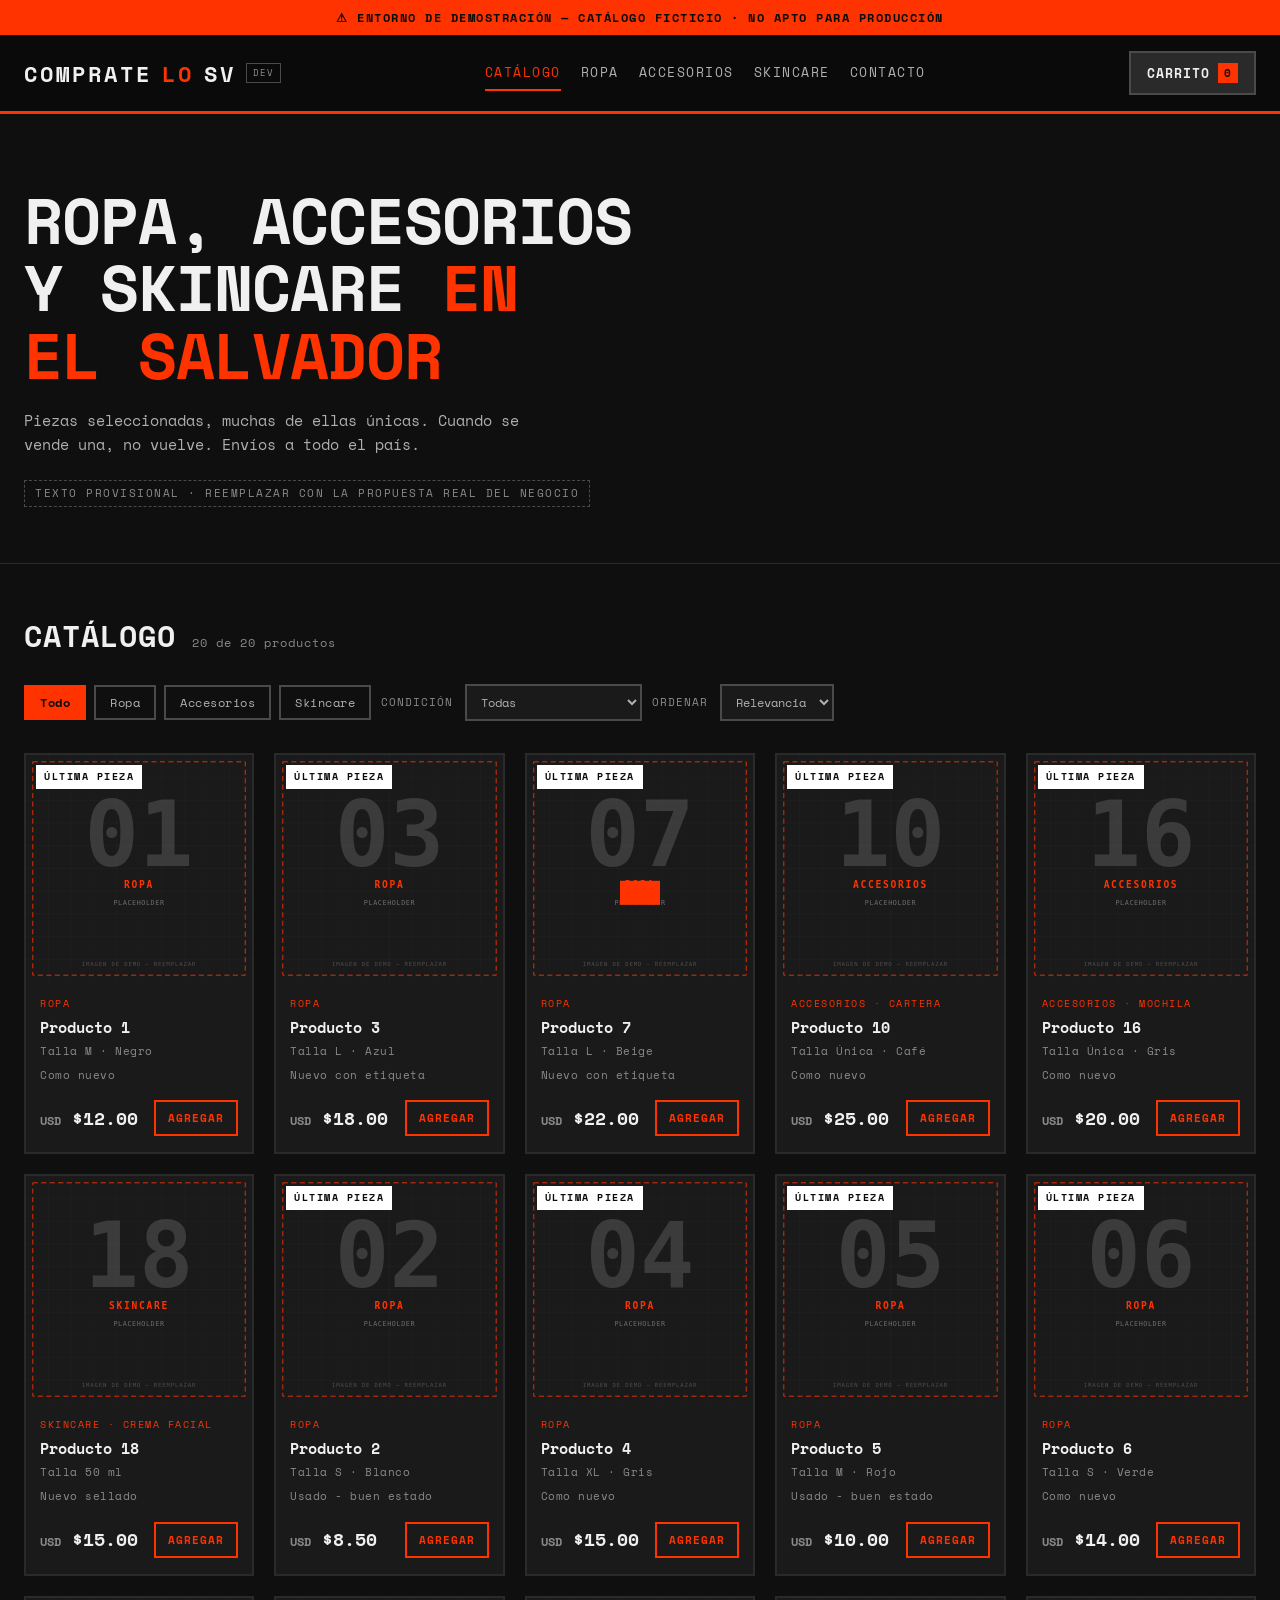
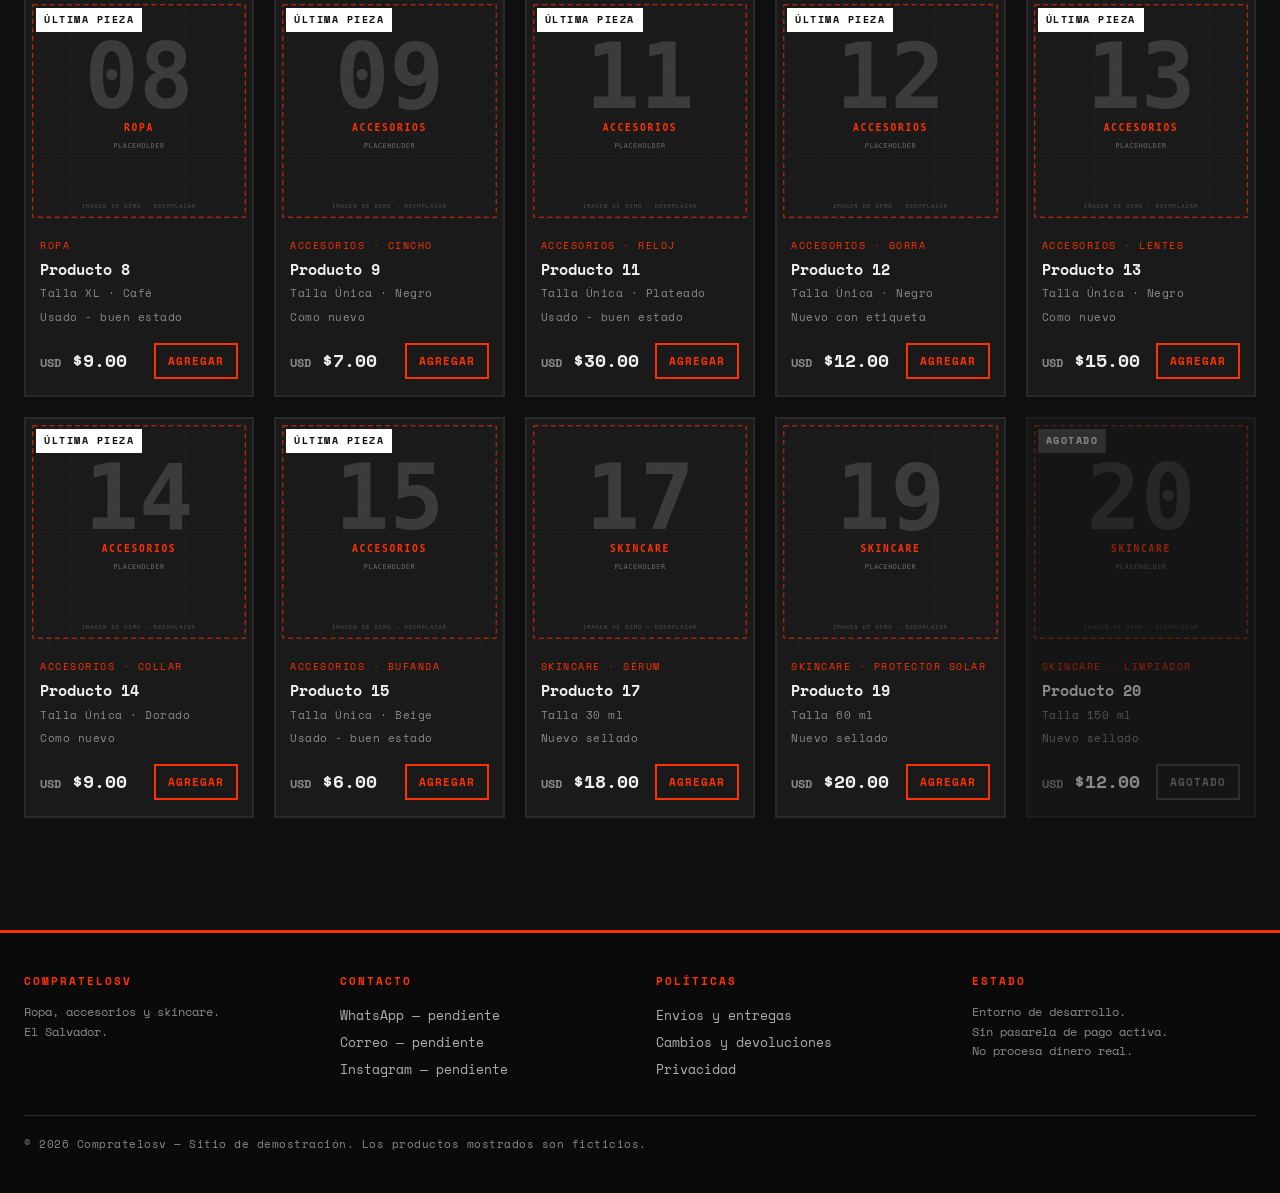
==== index.html @ 58f714b4 "feat: estructura inicial de tienda demo - Catálogo con 20 productos ficticios (ropa, accesorios, ski" ====
<!DOCTYPE html>
<html lang="es-SV">
<head>
  <meta charset="UTF-8">
  <meta name="viewport" content="width=device-width, initial-scale=1.0">
  <title>Compratelosv — Ropa, accesorios y skincare · El Salvador</title>
  <meta name="description" content="Tienda en línea de ropa, accesorios y skincare en El Salvador. Piezas seleccionadas, envíos a todo el país.">
  <meta name="robots" content="noindex, nofollow">
  <meta name="theme-color" content="#ff3300">

  <meta property="og:type" content="website">
  <meta property="og:title" content="Compratelosv — Ropa, accesorios y skincare">
  <meta property="og:description" content="Piezas seleccionadas en El Salvador. Envíos a todo el país.">
  <meta property="og:locale" content="es_SV">

  <link rel="preconnect" href="https://fonts.googleapis.com">
  <link rel="preconnect" href="https://fonts.gstatic.com" crossorigin>
  <link href="https://fonts.googleapis.com/css2?family=Space+Mono:wght@400;700&display=swap" rel="stylesheet">
  <link rel="stylesheet" href="assets/estilos.css">
</head>
<body>

  <!-- Aviso permanente: esto NO es producción -->
  <div class="aviso-demo">
    ⚠ Entorno de demostración — catálogo ficticio · no apto para producción
  </div>

  <header class="sitio">
    <div class="barra">
      <a href="#" class="logo">
        COMPRATE<span>LO</span>SV <span class="badge-dev">DEV</span>
      </a>

      <nav class="principal" aria-label="Navegación principal">
        <a href="#catalogo" class="activo">Catálogo</a>
        <a href="#catalogo">Ropa</a>
        <a href="#catalogo">Accesorios</a>
        <a href="#catalogo">Skincare</a>
        <a href="#contacto">Contacto</a>
      </nav>

      <button class="btn-carrito" id="btn-carrito" aria-label="Abrir carrito de compras">
        CARRITO <span id="contador-carrito">0</span>
      </button>
    </div>
  </header>

  <main>
    <section class="hero">
      <h1>Ropa, accesorios<br>y skincare <em>en<br>El Salvador</em></h1>
      <p>
        Piezas seleccionadas, muchas de ellas únicas. Cuando se vende una, no vuelve.
        Envíos a todo el país.
      </p>
      <span class="marcador">
        Texto provisional · reemplazar con la propuesta real del negocio
      </span>
    </section>

    <section class="contenedor" id="catalogo">
      <div class="titulo-seccion">
        <h2>Catálogo</h2>
        <span class="conteo" id="conteo-productos">cargando…</span>
      </div>

      <div class="filtros">
        <div class="grupo" id="filtros-categoria" role="group" aria-label="Filtrar por categoría">
          <!-- chips generados por JS -->
        </div>

        <div class="grupo">
          <label for="filtro-condicion">Condición</label>
          <select id="filtro-condicion">
            <option value="todas">Todas</option>
            <option value="Nuevo con etiqueta">Nuevo con etiqueta</option>
            <option value="Nuevo sellado">Nuevo sellado</option>
            <option value="Como nuevo">Como nuevo</option>
            <option value="Usado - buen estado">Usado — buen estado</option>
          </select>
        </div>

        <div class="grupo">
          <label for="filtro-orden">Ordenar</label>
          <select id="filtro-orden">
            <option value="relevancia">Relevancia</option>
            <option value="precio-asc">Precio ↑</option>
            <option value="precio-desc">Precio ↓</option>
            <option value="nombre">Nombre A–Z</option>
          </select>
        </div>
      </div>

      <div class="grid-productos" id="grid-productos" aria-live="polite">
        <!-- tarjetas generadas por JS -->
      </div>
    </section>
  </main>

  <footer class="sitio" id="contacto">
    <div class="interior">
      <div>
        <h4>Compratelosv</h4>
        <p style="margin:0;font-size:12px;color:var(--texto-tenue);">
          Ropa, accesorios y skincare.<br>El Salvador.
        </p>
      </div>
      <div>
        <h4>Contacto</h4>
        <a href="#">WhatsApp — pendiente</a>
        <a href="#">Correo — pendiente</a>
        <a href="#">Instagram — pendiente</a>
      </div>
      <div>
        <h4>Políticas</h4>
        <a href="#">Envíos y entregas</a>
        <a href="#">Cambios y devoluciones</a>
        <a href="#">Privacidad</a>
      </div>
      <div>
        <h4>Estado</h4>
        <p style="margin:0;font-size:12px;color:var(--texto-tenue);">
          Entorno de desarrollo.<br>
          Sin pasarela de pago activa.<br>
          No procesa dinero real.
        </p>
      </div>
    </div>
    <div class="legal">
      © 2026 Compratelosv — Sitio de demostración. Los productos mostrados son ficticios.
    </div>
  </footer>

  <!-- Carrito lateral -->
  <aside class="panel-carrito" id="panel-carrito" aria-hidden="true" aria-label="Carrito de compras">
    <div class="cabecera">
      <h2>Tu carrito</h2>
      <button class="btn-cerrar" id="btn-cerrar-carrito" aria-label="Cerrar carrito">×</button>
    </div>

    <div class="items" id="items-carrito">
      <p class="carrito-vacio">Tu carrito está vacío.</p>
    </div>

    <div class="totales">
      <div class="linea-total">
        <span>Subtotal</span>
        <span id="subtotal-carrito">$0.00</span>
      </div>
      <div class="linea-total">
        <span>Envío — casa ($3.00) / agencia ($2.50)</span>
        <span>se calcula en checkout</span>
      </div>
      <div class="linea-total gran">
        <span>Total</span>
        <span id="total-carrito">$0.00</span>
      </div>
      <button class="btn-primario" id="btn-checkout" disabled>
        Continuar al pago
      </button>
    </div>
  </aside>

  <div id="toast" role="status" aria-live="polite"></div>

  <script src="assets/tienda.js"></script>
</body>
</html>
---- assets/estilos.css ----
/* ============================================================
   COMPRATELOSV — Estilos base (brutalista, Space Mono)
   Variables de marca en :root — cambiar aquí afecta todo el sitio.
   ============================================================ */

:root {
  --acento: #ff3300;
  --negro: #0a0a0a;
  --fondo: #0f0f0f;
  --superficie: #1a1a1a;
  --superficie-2: #2a2a2a;
  --borde: #4a4a4a;
  --texto-tenue: #8a8a8a;
  --texto: #b0b0b0;
  --texto-fuerte: #f0f0f0;
  --blanco: #ffffff;

  --fuente: "Space Mono", "Courier New", monospace;
  --radio: 0px;           /* brutalismo = esquinas rectas */
  --borde-grueso: 3px;
  --max-ancho: 1280px;
  --transicion: 120ms ease;
}

*,
*::before,
*::after { box-sizing: border-box; }

html { scroll-behavior: smooth; }

body {
  margin: 0;
  background: var(--fondo);
  color: var(--texto);
  font-family: var(--fuente);
  font-size: 16px;
  line-height: 1.6;
  -webkit-font-smoothing: antialiased;
}

/* ---------- Aviso de demo (banner superior) ---------- */
.aviso-demo {
  background: var(--acento);
  color: var(--negro);
  font-size: 12px;
  font-weight: 700;
  letter-spacing: 1.5px;
  text-transform: uppercase;
  text-align: center;
  padding: 8px 16px;
  position: sticky;
  top: 0;
  z-index: 100;
}

/* ---------- Encabezado ---------- */
header.sitio {
  border-bottom: var(--borde-grueso) solid var(--acento);
  background: var(--negro);
  position: sticky;
  top: 34px;
  z-index: 90;
}

.barra {
  max-width: var(--max-ancho);
  margin: 0 auto;
  padding: 16px 24px;
  display: flex;
  align-items: center;
  gap: 24px;
  justify-content: space-between;
  flex-wrap: wrap;
}

.logo {
  font-size: 22px;
  font-weight: 700;
  letter-spacing: 3px;
  text-transform: uppercase;
  color: var(--texto-fuerte);
  text-decoration: none;
  display: flex;
  align-items: center;
  gap: 10px;
}

.logo span { color: var(--acento); }

.logo .badge-dev {
  font-size: 9px;
  letter-spacing: 1px;
  border: 1px solid var(--borde);
  color: var(--texto-tenue);
  padding: 2px 6px;
  font-weight: 400;
}

nav.principal {
  display: flex;
  gap: 20px;
  flex-wrap: wrap;
  align-items: center;
}

nav.principal a {
  color: var(--texto);
  text-decoration: none;
  font-size: 13px;
  letter-spacing: 1.5px;
  text-transform: uppercase;
  padding: 6px 0;
  border-bottom: 2px solid transparent;
  transition: color var(--transicion), border-color var(--transicion);
}

nav.principal a:hover,
nav.principal a.activo {
  color: var(--acento);
  border-bottom-color: var(--acento);
}

.btn-carrito {
  background: var(--superficie-2);
  border: 2px solid var(--borde);
  color: var(--texto-fuerte);
  font-family: var(--fuente);
  font-size: 13px;
  font-weight: 700;
  letter-spacing: 1px;
  padding: 10px 16px;
  cursor: pointer;
  display: flex;
  align-items: center;
  gap: 8px;
  transition: background var(--transicion), border-color var(--transicion);
}

.btn-carrito:hover {
  border-color: var(--acento);
  background: var(--acento);
  color: var(--negro);
}

#contador-carrito {
  background: var(--acento);
  color: var(--negro);
  font-size: 11px;
  font-weight: 700;
  min-width: 20px;
  height: 20px;
  display: inline-flex;
  align-items: center;
  justify-content: center;
  padding: 0 5px;
}

.btn-carrito:hover #contador-carrito {
  background: var(--negro);
  color: var(--acento);
}

/* ---------- Hero ---------- */
.hero {
  max-width: var(--max-ancho);
  margin: 0 auto;
  padding: 72px 24px 56px;
  border-bottom: 1px solid var(--superficie-2);
}

.hero h1 {
  font-size: clamp(32px, 6vw, 64px);
  line-height: 1.05;
  letter-spacing: -1px;
  color: var(--texto-fuerte);
  margin: 0 0 20px;
  text-transform: uppercase;
  font-weight: 700;
}

.hero h1 em {
  color: var(--acento);
  font-style: normal;
}

.hero p {
  font-size: 15px;
  max-width: 60ch;
  color: var(--texto);
  margin: 0 0 12px;
}

.hero .marcador {
  display: inline-block;
  font-size: 11px;
  letter-spacing: 1.5px;
  text-transform: uppercase;
  color: var(--texto-tenue);
  border: 1px dashed var(--borde);
  padding: 4px 10px;
  margin-top: 12px;
}

/* ---------- Contenedor general ---------- */
.contenedor {
  max-width: var(--max-ancho);
  margin: 0 auto;
  padding: 48px 24px;
}

.titulo-seccion {
  display: flex;
  align-items: baseline;
  gap: 16px;
  margin: 0 0 8px;
  flex-wrap: wrap;
}

.titulo-seccion h2 {
  font-size: clamp(20px, 3vw, 30px);
  color: var(--texto-fuerte);
  text-transform: uppercase;
  letter-spacing: 1px;
  margin: 0;
}

.titulo-seccion .conteo {
  font-size: 12px;
  color: var(--texto-tenue);
  letter-spacing: 1px;
}

/* ---------- Filtros ---------- */
.filtros {
  display: flex;
  gap: 10px;
  flex-wrap: wrap;
  margin: 24px 0 32px;
  align-items: center;
}

.filtros .grupo {
  display: flex;
  gap: 8px;
  flex-wrap: wrap;
  align-items: center;
}

.filtros label {
  font-size: 11px;
  text-transform: uppercase;
  letter-spacing: 1px;
  color: var(--texto-tenue);
  margin-right: 4px;
}

.chip {
  background: transparent;
  border: 2px solid var(--borde);
  color: var(--texto);
  font-family: var(--fuente);
  font-size: 12px;
  padding: 7px 14px;
  cursor: pointer;
  transition: all var(--transicion);
  letter-spacing: 0.5px;
}

.chip:hover { border-color: var(--acento); color: var(--texto-fuerte); }

.chip[aria-pressed="true"] {
  background: var(--acento);
  border-color: var(--acento);
  color: var(--negro);
  font-weight: 700;
}

.filtros select {
  background: var(--superficie);
  border: 2px solid var(--borde);
  color: var(--texto);
  font-family: var(--fuente);
  font-size: 12px;
  padding: 7px 10px;
  cursor: pointer;
}

/* ---------- Grid de productos ---------- */
.grid-productos {
  display: grid;
  grid-template-columns: repeat(auto-fill, minmax(230px, 1fr));
  gap: 20px;
}

.tarjeta {
  background: var(--superficie);
  border: 2px solid var(--superficie-2);
  display: flex;
  flex-direction: column;
  transition: border-color var(--transicion), transform var(--transicion);
  position: relative;
  overflow: hidden;
}

.tarjeta:hover {
  border-color: var(--acento);
  transform: translateY(-3px);
}

.tarjeta.agotado { opacity: 0.55; }

.tarjeta .media {
  position: relative;
  aspect-ratio: 1 / 1;
  background: var(--negro);
  overflow: hidden;
}

.tarjeta .media img {
  width: 100%;
  height: 100%;
  object-fit: cover;
  display: block;
}

.etiqueta-estado {
  position: absolute;
  top: 10px;
  left: 10px;
  font-size: 10px;
  font-weight: 700;
  letter-spacing: 1.5px;
  text-transform: uppercase;
  padding: 4px 8px;
  background: var(--acento);
  color: var(--negro);
}

.etiqueta-estado.agotado { background: var(--borde); color: var(--texto-fuerte); }
.etiqueta-estado.ultima { background: var(--blanco); color: var(--negro); }

.tarjeta .cuerpo {
  padding: 14px 14px 16px;
  display: flex;
  flex-direction: column;
  gap: 6px;
  flex: 1;
}

.tarjeta .cat {
  font-size: 10px;
  letter-spacing: 1.5px;
  text-transform: uppercase;
  color: var(--acento);
}

.tarjeta h3 {
  font-size: 15px;
  color: var(--texto-fuerte);
  margin: 0;
  line-height: 1.3;
}

.tarjeta .meta {
  font-size: 11px;
  color: var(--texto-tenue);
  letter-spacing: 0.5px;
}

.tarjeta .pie {
  display: flex;
  align-items: center;
  justify-content: space-between;
  gap: 10px;
  margin-top: auto;
  padding-top: 10px;
}

.precio {
  font-size: 18px;
  font-weight: 700;
  color: var(--texto-fuerte);
}

.precio .moneda { font-size: 12px; color: var(--texto-tenue); }

.btn-agregar {
  background: transparent;
  border: 2px solid var(--acento);
  color: var(--acento);
  font-family: var(--fuente);
  font-size: 11px;
  font-weight: 700;
  letter-spacing: 1px;
  text-transform: uppercase;
  padding: 8px 12px;
  cursor: pointer;
  transition: all var(--transicion);
  white-space: nowrap;
}

.btn-agregar:hover:not(:disabled) {
  background: var(--acento);
  color: var(--negro);
}

.btn-agregar:disabled {
  border-color: var(--borde);
  color: var(--texto-tenue);
  cursor: not-allowed;
}

/* ---------- Carrito lateral ---------- */
.panel-carrito {
  position: fixed;
  top: 0;
  right: 0;
  width: min(420px, 100vw);
  height: 100dvh;
  background: var(--negro);
  border-left: var(--borde-grueso) solid var(--acento);
  transform: translateX(100%);
  transition: transform 200ms ease;
  z-index: 200;
  display: flex;
  flex-direction: column;
}

.panel-carrito.abierto { transform: translateX(0); }

.panel-carrito .cabecera {
  padding: 20px;
  border-bottom: 2px solid var(--superficie-2);
  display: flex;
  justify-content: space-between;
  align-items: center;
}

.panel-carrito .cabecera h2 {
  margin: 0;
  font-size: 16px;
  text-transform: uppercase;
  letter-spacing: 2px;
  color: var(--texto-fuerte);
}

.btn-cerrar {
  background: none;
  border: none;
  color: var(--texto);
  font-size: 24px;
  cursor: pointer;
  font-family: var(--fuente);
  line-height: 1;
  padding: 4px 8px;
}

.btn-cerrar:hover { color: var(--acento); }

.panel-carrito .items {
  flex: 1;
  overflow-y: auto;
  padding: 16px 20px;
}

.item-carrito {
  display: flex;
  gap: 12px;
  padding: 12px 0;
  border-bottom: 1px solid var(--superficie-2);
}

.item-carrito img {
  width: 64px;
  height: 64px;
  object-fit: cover;
  border: 1px solid var(--superficie-2);
  flex-shrink: 0;
}

.item-carrito .info { flex: 1; min-width: 0; }

.item-carrito .info strong {
  display: block;
  font-size: 13px;
  color: var(--texto-fuerte);
  margin-bottom: 2px;
}

.item-carrito .info small {
  font-size: 11px;
  color: var(--texto-tenue);
  display: block;
}

.item-carrito .quitar {
  background: none;
  border: none;
  color: var(--texto-tenue);
  cursor: pointer;
  font-family: var(--fuente);
  font-size: 11px;
  text-decoration: underline;
  padding: 0;
  align-self: flex-start;
}

.item-carrito .quitar:hover { color: var(--acento); }

.carrito-vacio {
  text-align: center;
  color: var(--texto-tenue);
  font-size: 13px;
  padding: 48px 0;
}

.panel-carrito .totales {
  padding: 20px;
  border-top: 2px solid var(--superficie-2);
  background: var(--fondo);
}

.linea-total {
  display: flex;
  justify-content: space-between;
  font-size: 13px;
  margin-bottom: 8px;
  color: var(--texto);
}

.linea-total.gran {
  font-size: 18px;
  font-weight: 700;
  color: var(--texto-fuerte);
  margin-top: 12px;
  padding-top: 12px;
  border-top: 1px solid var(--superficie-2);
}

.btn-primario {
  width: 100%;
  background: var(--acento);
  border: none;
  color: var(--negro);
  font-family: var(--fuente);
  font-size: 14px;
  font-weight: 700;
  letter-spacing: 1.5px;
  text-transform: uppercase;
  padding: 16px;
  cursor: pointer;
  margin-top: 12px;
  transition: filter var(--transicion);
}

.btn-primario:hover { filter: brightness(1.15); }
.btn-primario:disabled { background: var(--borde); cursor: not-allowed; }

/* ---------- Footer ---------- */
footer.sitio {
  border-top: var(--borde-grueso) solid var(--acento);
  margin-top: 64px;
  padding: 40px 24px;
  background: var(--negro);
}

footer .interior {
  max-width: var(--max-ancho);
  margin: 0 auto;
  display: grid;
  grid-template-columns: repeat(auto-fit, minmax(200px, 1fr));
  gap: 32px;
  font-size: 13px;
}

footer h4 {
  font-size: 11px;
  letter-spacing: 2px;
  text-transform: uppercase;
  color: var(--acento);
  margin: 0 0 12px;
}

footer a {
  color: var(--texto);
  text-decoration: none;
  display: block;
  padding: 3px 0;
}

footer a:hover { color: var(--acento); }

footer .legal {
  max-width: var(--max-ancho);
  margin: 32px auto 0;
  padding-top: 20px;
  border-top: 1px solid var(--superficie-2);
  font-size: 11px;
  color: var(--texto-tenue);
  letter-spacing: 0.5px;
}

/* ---------- Toast ---------- */
#toast {
  position: fixed;
  bottom: 24px;
  left: 50%;
  transform: translate(-50%, 120%);
  background: var(--acento);
  color: var(--negro);
  font-size: 13px;
  font-weight: 700;
  padding: 12px 20px;
  letter-spacing: 0.5px;
  z-index: 300;
  transition: transform 200ms ease;
  max-width: 90vw;
}

#toast.visible { transform: translate(-50%, 0); }

/* ---------- Utilidades ---------- */
.oculto { display: none !important; }

/* ---------- Accesibilidad ---------- */
:focus-visible {
  outline: 3px solid var(--acento);
  outline-offset: 2px;
}

@media (prefers-reduced-motion: reduce) {
  *, *::before, *::after {
    animation-duration: 0.01ms !important;
    transition-duration: 0.01ms !important;
    scroll-behavior: auto !important;
  }
}

/* ---------- Responsive ---------- */
@media (max-width: 720px) {
  .barra { padding: 12px 16px; gap: 12px; }
  .hero { padding: 48px 16px 40px; }
  .contenedor { padding: 32px 16px; }
  .grid-productos { grid-template-columns: repeat(auto-fill, minmax(160px, 1fr)); gap: 12px; }
  .tarjeta .cuerpo { padding: 10px; }
  .tarjeta h3 { font-size: 13px; }
  .precio { font-size: 15px; }
  nav.principal { gap: 14px; }
  nav.principal a { font-size: 11px; }
}
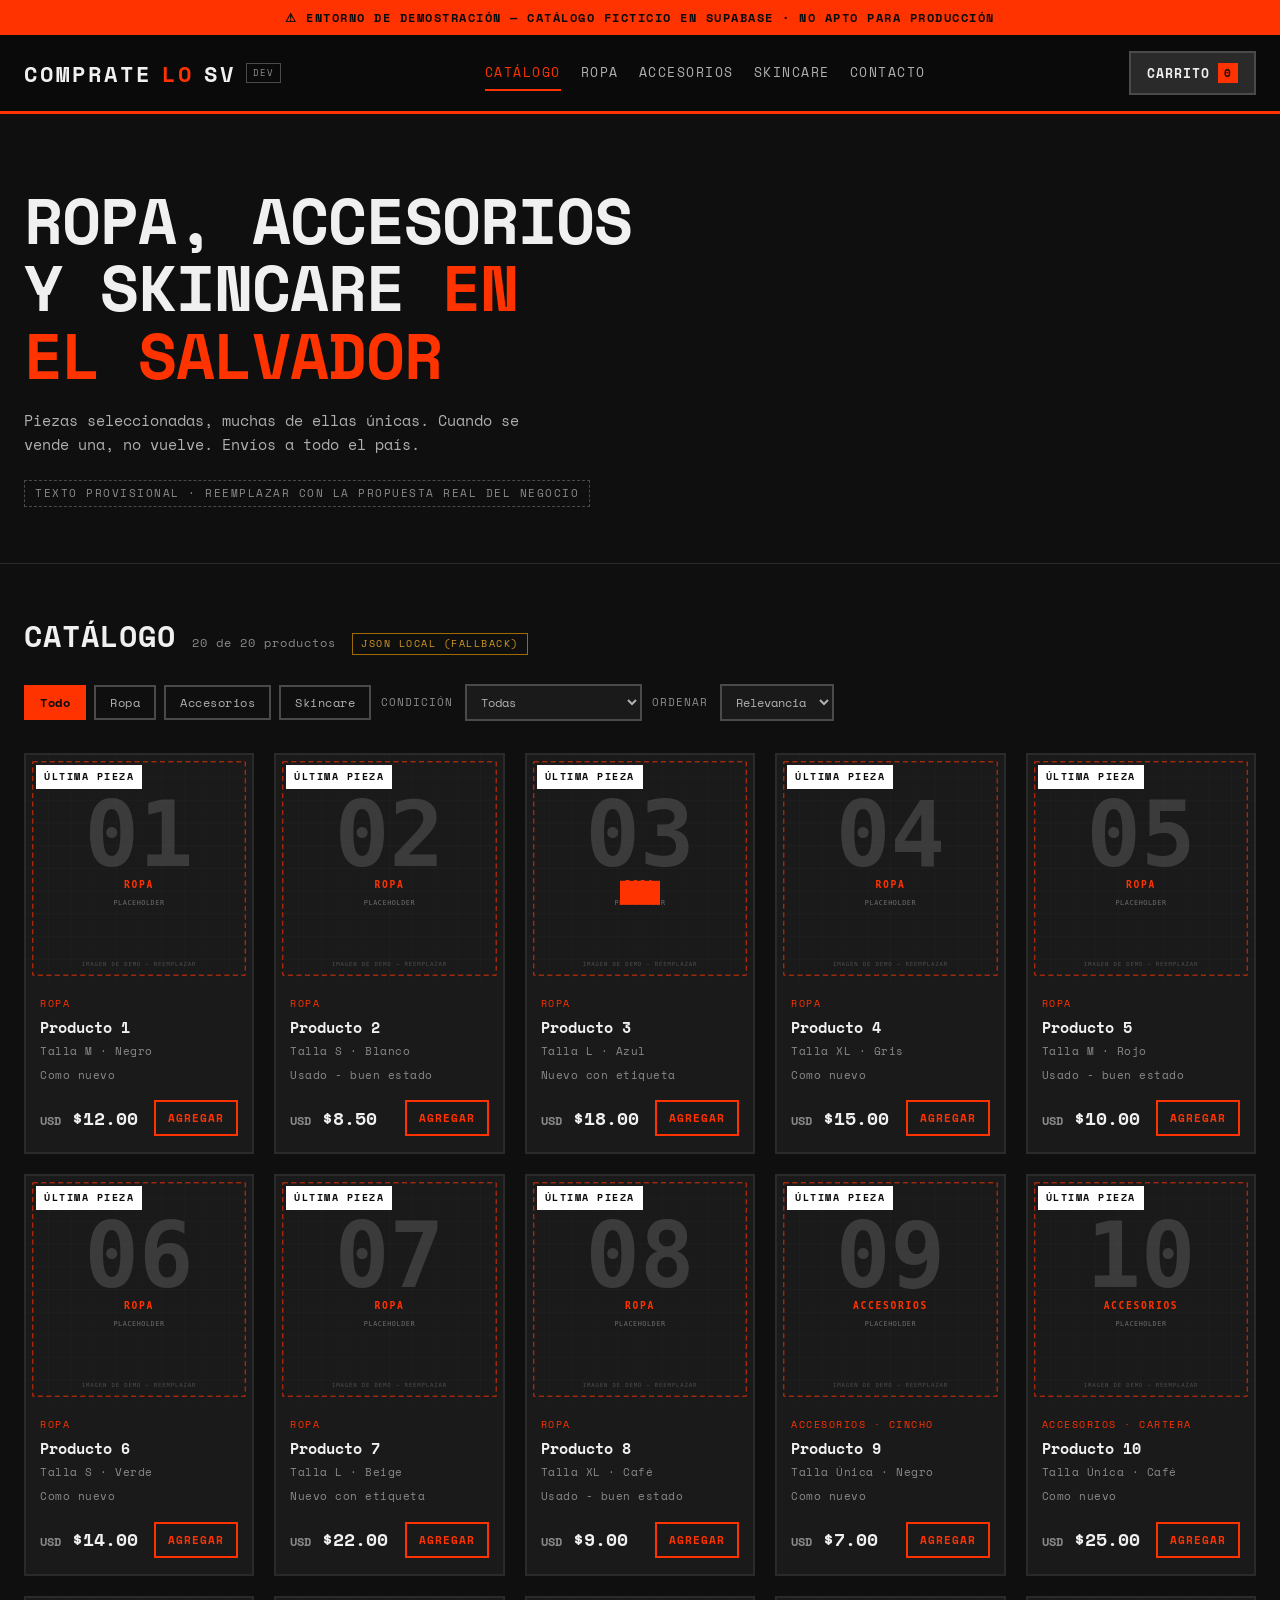
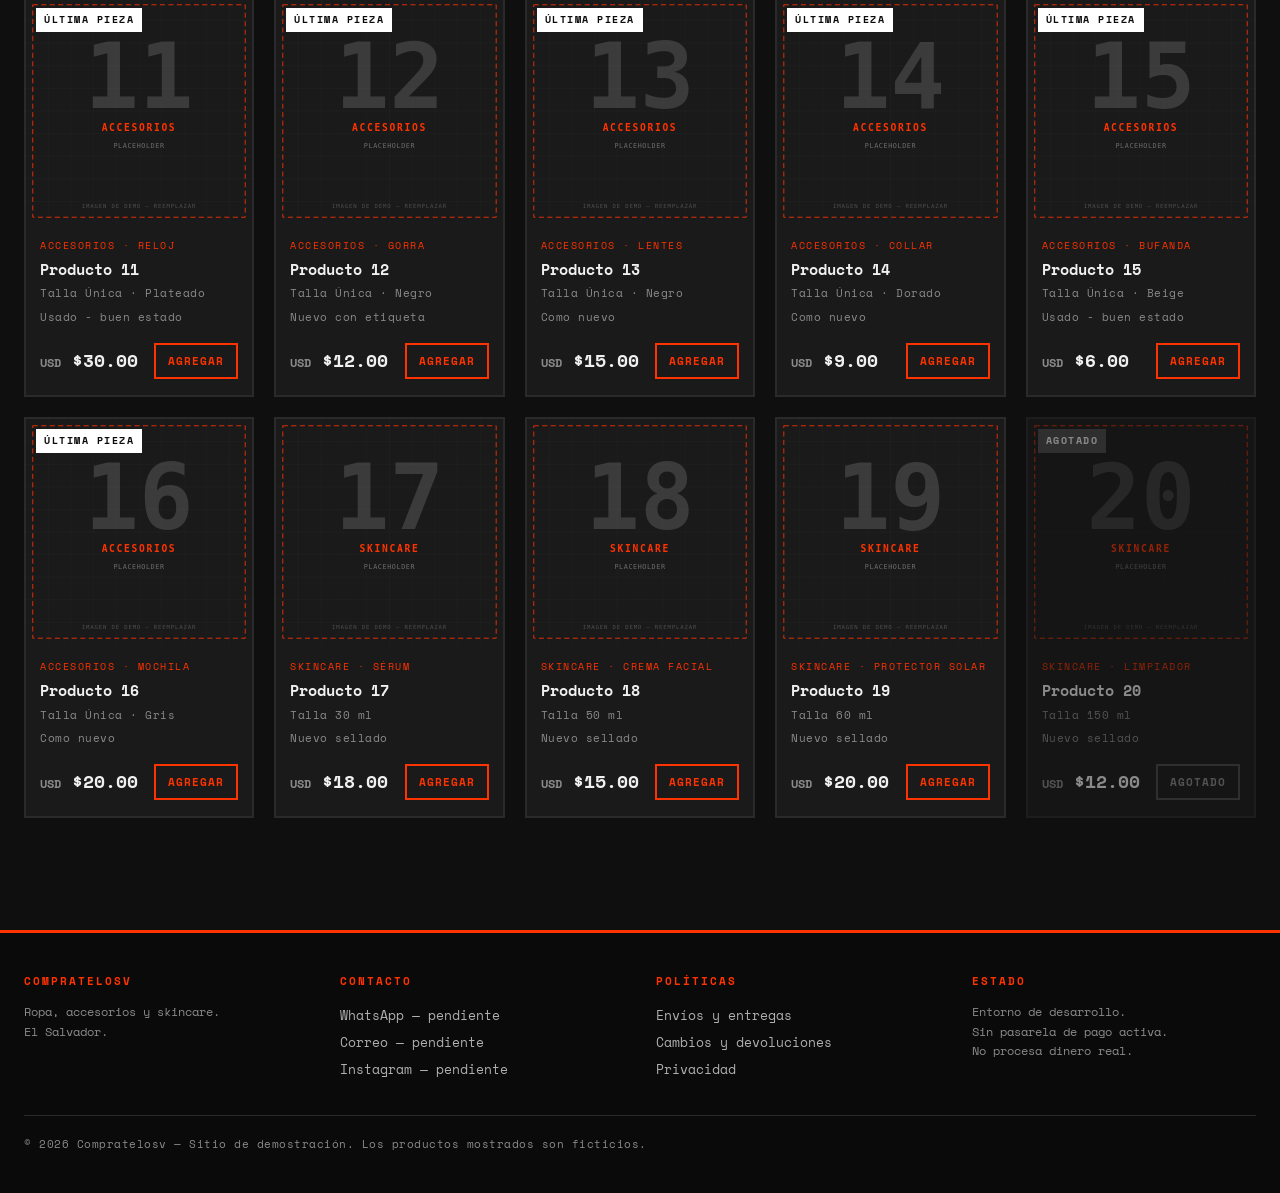
==== commit 4157800c: "feat(db): conectar catálogo a Supabase - Esquema completo con 7 tablas y RLS activo en todas - Funci" ====
--- a/index.html
+++ b/index.html
@@ -22,7 +22,7 @@
 
   <!-- Aviso permanente: esto NO es producción -->
   <div class="aviso-demo">
-    ⚠ Entorno de demostración — catálogo ficticio · no apto para producción
+    ⚠ Entorno de demostración — catálogo ficticio en Supabase · no apto para producción
   </div>
 
   <header class="sitio">
@@ -61,6 +61,7 @@
       <div class="titulo-seccion">
         <h2>Catálogo</h2>
         <span class="conteo" id="conteo-productos">cargando…</span>
+        <span class="conteo" id="origen-datos" data-origen="local">—</span>
       </div>
 
       <div class="filtros">
@@ -162,6 +163,7 @@
 
   <div id="toast" role="status" aria-live="polite"></div>
 
+  <script src="assets/config.js"></script>
   <script src="assets/tienda.js"></script>
 </body>
 </html>
--- a/assets/estilos.css
+++ b/assets/estilos.css
@@ -228,6 +228,25 @@
   font-size: 12px;
   color: var(--texto-tenue);
   letter-spacing: 1px;
+}
+
+/* Indicador del origen de los datos (Supabase vs fallback local) */
+#origen-datos {
+  border: 1px solid var(--superficie-2);
+  padding: 2px 8px;
+  font-size: 10px;
+  letter-spacing: 1.5px;
+  text-transform: uppercase;
+}
+
+#origen-datos[data-origen="supabase"] {
+  border-color: #2ea043;
+  color: #3fb950;
+}
+
+#origen-datos[data-origen="local"] {
+  border-color: #9e6a03;
+  color: #d29922;
 }
 
 /* ---------- Filtros ---------- */
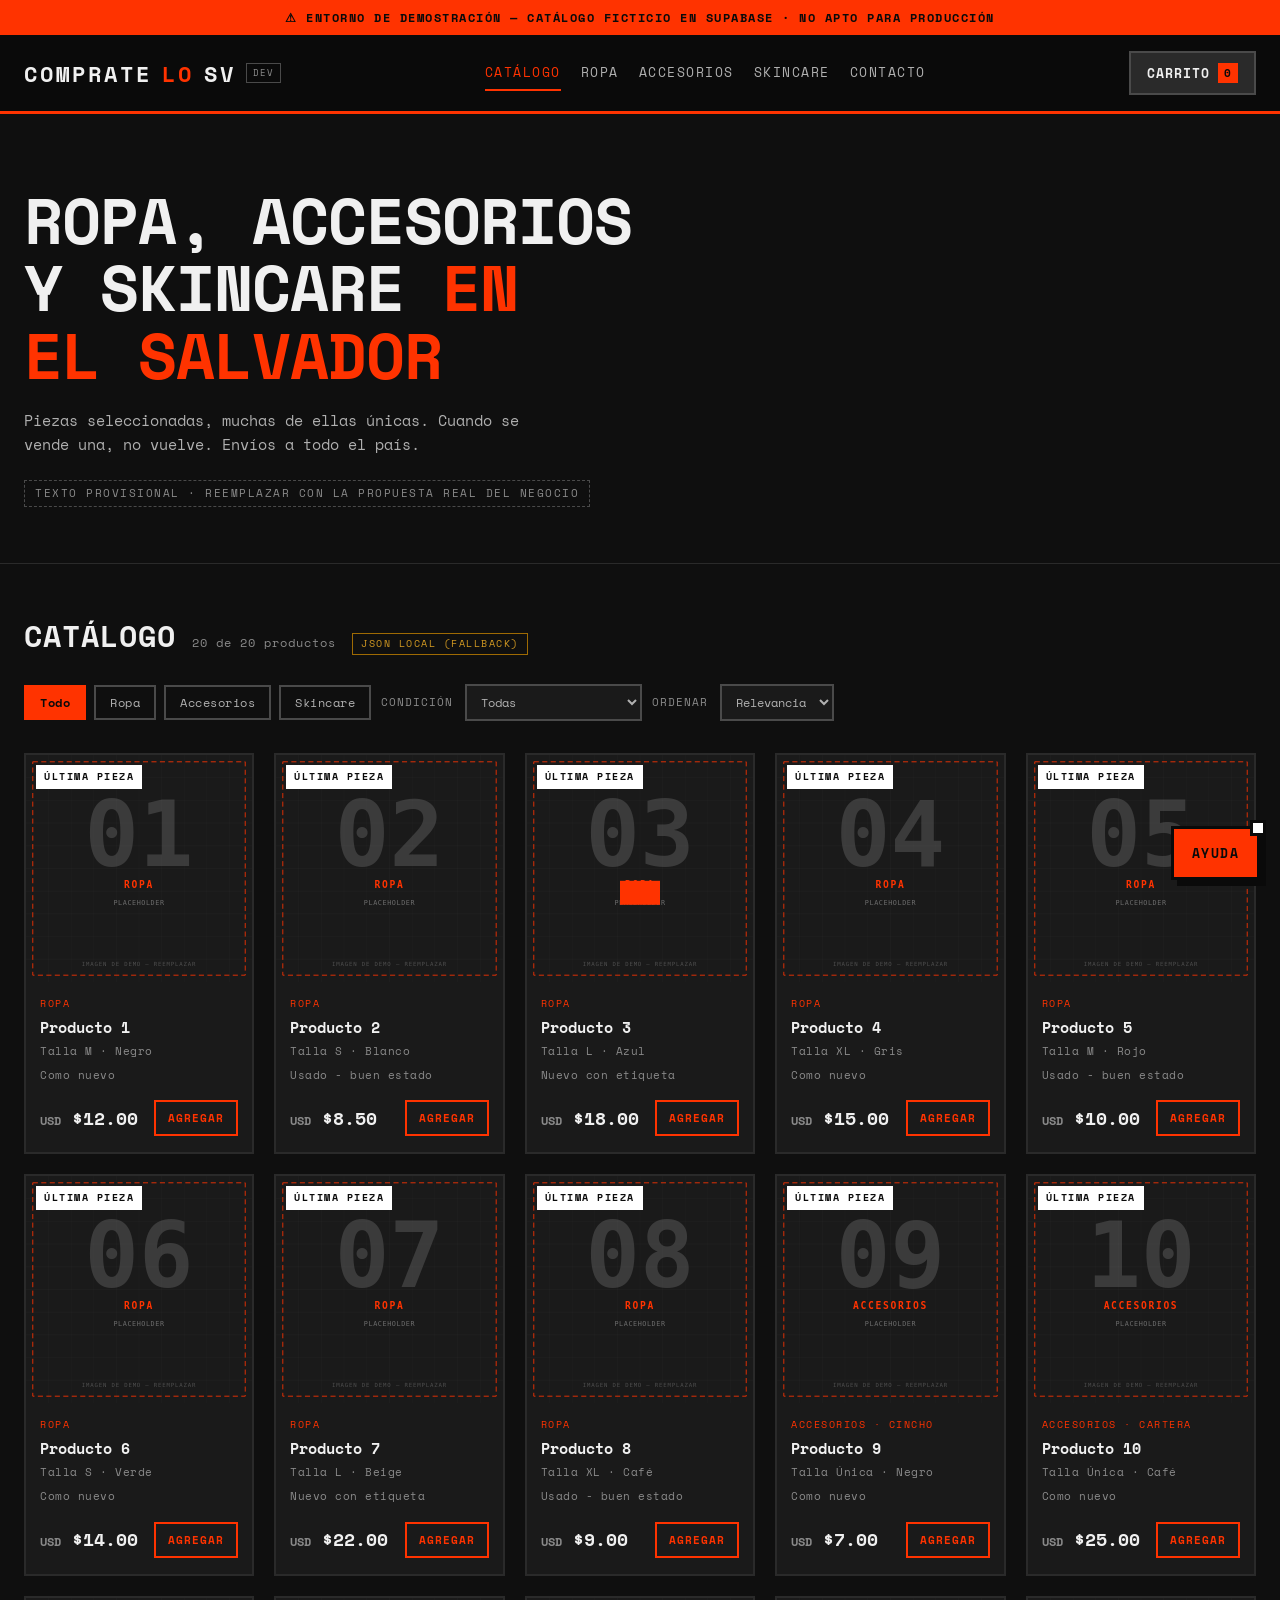
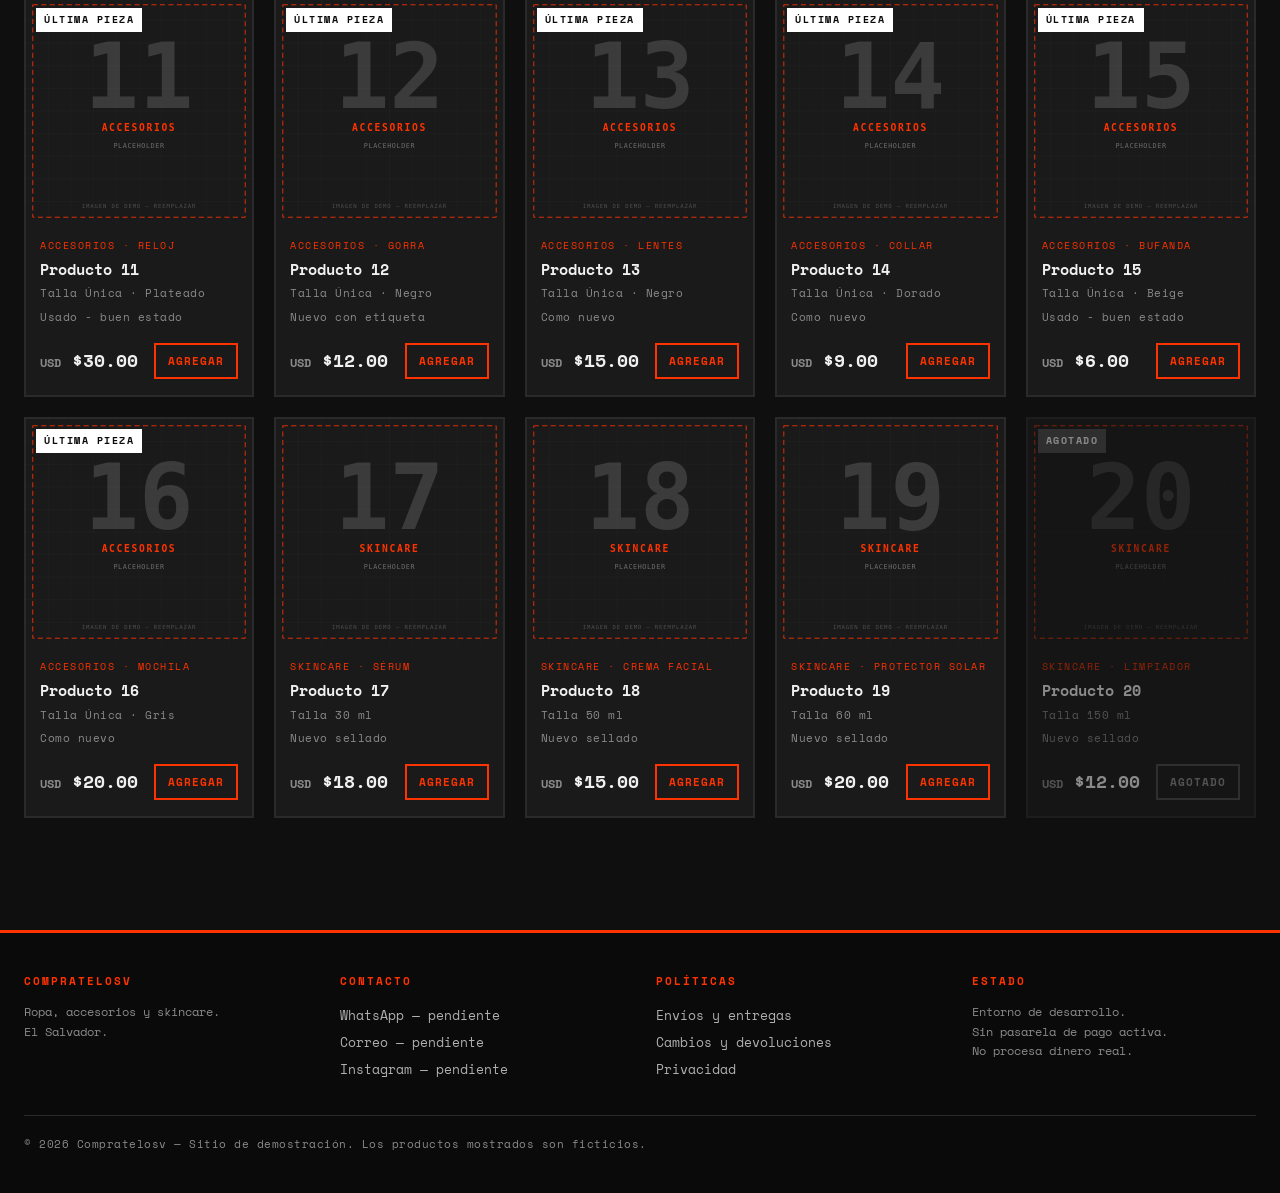
==== commit df06c0d9: "feat(tienda): widget de ayuda integrado en la home" ====
--- a/index.html
+++ b/index.html
@@ -1,169 +1,171 @@
-<!DOCTYPE html>
-<html lang="es-SV">
-<head>
-  <meta charset="UTF-8">
-  <meta name="viewport" content="width=device-width, initial-scale=1.0">
-  <title>Compratelosv — Ropa, accesorios y skincare · El Salvador</title>
-  <meta name="description" content="Tienda en línea de ropa, accesorios y skincare en El Salvador. Piezas seleccionadas, envíos a todo el país.">
-  <meta name="robots" content="noindex, nofollow">
-  <meta name="theme-color" content="#ff3300">
-
-  <meta property="og:type" content="website">
-  <meta property="og:title" content="Compratelosv — Ropa, accesorios y skincare">
-  <meta property="og:description" content="Piezas seleccionadas en El Salvador. Envíos a todo el país.">
-  <meta property="og:locale" content="es_SV">
-
-  <link rel="preconnect" href="https://fonts.googleapis.com">
-  <link rel="preconnect" href="https://fonts.gstatic.com" crossorigin>
-  <link href="https://fonts.googleapis.com/css2?family=Space+Mono:wght@400;700&display=swap" rel="stylesheet">
-  <link rel="stylesheet" href="assets/estilos.css">
-</head>
-<body>
-
-  <!-- Aviso permanente: esto NO es producción -->
-  <div class="aviso-demo">
-    ⚠ Entorno de demostración — catálogo ficticio en Supabase · no apto para producción
-  </div>
-
-  <header class="sitio">
-    <div class="barra">
-      <a href="#" class="logo">
-        COMPRATE<span>LO</span>SV <span class="badge-dev">DEV</span>
-      </a>
-
-      <nav class="principal" aria-label="Navegación principal">
-        <a href="#catalogo" class="activo">Catálogo</a>
-        <a href="#catalogo">Ropa</a>
-        <a href="#catalogo">Accesorios</a>
-        <a href="#catalogo">Skincare</a>
-        <a href="#contacto">Contacto</a>
-      </nav>
-
-      <button class="btn-carrito" id="btn-carrito" aria-label="Abrir carrito de compras">
-        CARRITO <span id="contador-carrito">0</span>
-      </button>
-    </div>
-  </header>
-
-  <main>
-    <section class="hero">
-      <h1>Ropa, accesorios<br>y skincare <em>en<br>El Salvador</em></h1>
-      <p>
-        Piezas seleccionadas, muchas de ellas únicas. Cuando se vende una, no vuelve.
-        Envíos a todo el país.
-      </p>
-      <span class="marcador">
-        Texto provisional · reemplazar con la propuesta real del negocio
-      </span>
-    </section>
-
-    <section class="contenedor" id="catalogo">
-      <div class="titulo-seccion">
-        <h2>Catálogo</h2>
-        <span class="conteo" id="conteo-productos">cargando…</span>
-        <span class="conteo" id="origen-datos" data-origen="local">—</span>
-      </div>
-
-      <div class="filtros">
-        <div class="grupo" id="filtros-categoria" role="group" aria-label="Filtrar por categoría">
-          <!-- chips generados por JS -->
-        </div>
-
-        <div class="grupo">
-          <label for="filtro-condicion">Condición</label>
-          <select id="filtro-condicion">
-            <option value="todas">Todas</option>
-            <option value="Nuevo con etiqueta">Nuevo con etiqueta</option>
-            <option value="Nuevo sellado">Nuevo sellado</option>
-            <option value="Como nuevo">Como nuevo</option>
-            <option value="Usado - buen estado">Usado — buen estado</option>
-          </select>
-        </div>
-
-        <div class="grupo">
-          <label for="filtro-orden">Ordenar</label>
-          <select id="filtro-orden">
-            <option value="relevancia">Relevancia</option>
-            <option value="precio-asc">Precio ↑</option>
-            <option value="precio-desc">Precio ↓</option>
-            <option value="nombre">Nombre A–Z</option>
-          </select>
-        </div>
-      </div>
-
-      <div class="grid-productos" id="grid-productos" aria-live="polite">
-        <!-- tarjetas generadas por JS -->
-      </div>
-    </section>
-  </main>
-
-  <footer class="sitio" id="contacto">
-    <div class="interior">
-      <div>
-        <h4>Compratelosv</h4>
-        <p style="margin:0;font-size:12px;color:var(--texto-tenue);">
-          Ropa, accesorios y skincare.<br>El Salvador.
-        </p>
-      </div>
-      <div>
-        <h4>Contacto</h4>
-        <a href="#">WhatsApp — pendiente</a>
-        <a href="#">Correo — pendiente</a>
-        <a href="#">Instagram — pendiente</a>
-      </div>
-      <div>
-        <h4>Políticas</h4>
-        <a href="#">Envíos y entregas</a>
-        <a href="#">Cambios y devoluciones</a>
-        <a href="#">Privacidad</a>
-      </div>
-      <div>
-        <h4>Estado</h4>
-        <p style="margin:0;font-size:12px;color:var(--texto-tenue);">
-          Entorno de desarrollo.<br>
-          Sin pasarela de pago activa.<br>
-          No procesa dinero real.
-        </p>
-      </div>
-    </div>
-    <div class="legal">
-      © 2026 Compratelosv — Sitio de demostración. Los productos mostrados son ficticios.
-    </div>
-  </footer>
-
-  <!-- Carrito lateral -->
-  <aside class="panel-carrito" id="panel-carrito" aria-hidden="true" aria-label="Carrito de compras">
-    <div class="cabecera">
-      <h2>Tu carrito</h2>
-      <button class="btn-cerrar" id="btn-cerrar-carrito" aria-label="Cerrar carrito">×</button>
-    </div>
-
-    <div class="items" id="items-carrito">
-      <p class="carrito-vacio">Tu carrito está vacío.</p>
-    </div>
-
-    <div class="totales">
-      <div class="linea-total">
-        <span>Subtotal</span>
-        <span id="subtotal-carrito">$0.00</span>
-      </div>
-      <div class="linea-total">
-        <span>Envío — casa ($3.00) / agencia ($2.50)</span>
-        <span>se calcula en checkout</span>
-      </div>
-      <div class="linea-total gran">
-        <span>Total</span>
-        <span id="total-carrito">$0.00</span>
-      </div>
-      <button class="btn-primario" id="btn-checkout" disabled>
-        Continuar al pago
-      </button>
-    </div>
-  </aside>
-
-  <div id="toast" role="status" aria-live="polite"></div>
-
-  <script src="assets/config.js"></script>
-  <script src="assets/tienda.js"></script>
-</body>
-</html>
+<!DOCTYPE html>
+<html lang="es-SV">
+<head>
+  <meta charset="UTF-8">
+  <meta name="viewport" content="width=device-width, initial-scale=1.0">
+  <title>Compratelosv — Ropa, accesorios y skincare · El Salvador</title>
+  <meta name="description" content="Tienda en línea de ropa, accesorios y skincare en El Salvador. Piezas seleccionadas, envíos a todo el país.">
+  <meta name="robots" content="noindex, nofollow">
+  <meta name="theme-color" content="#ff3300">
+
+  <meta property="og:type" content="website">
+  <meta property="og:title" content="Compratelosv — Ropa, accesorios y skincare">
+  <meta property="og:description" content="Piezas seleccionadas en El Salvador. Envíos a todo el país.">
+  <meta property="og:locale" content="es_SV">
+
+  <link rel="preconnect" href="https://fonts.googleapis.com">
+  <link rel="preconnect" href="https://fonts.gstatic.com" crossorigin>
+  <link href="https://fonts.googleapis.com/css2?family=Space+Mono:wght@400;700&display=swap" rel="stylesheet">
+  <link rel="stylesheet" href="assets/estilos.css">
+  <link rel="stylesheet" href="bot-demo/widget.css">
+</head>
+<body>
+
+  <!-- Aviso permanente: esto NO es producción -->
+  <div class="aviso-demo">
+    ⚠ Entorno de demostración — catálogo ficticio en Supabase · no apto para producción
+  </div>
+
+  <header class="sitio">
+    <div class="barra">
+      <a href="#" class="logo">
+        COMPRATE<span>LO</span>SV <span class="badge-dev">DEV</span>
+      </a>
+
+      <nav class="principal" aria-label="Navegación principal">
+        <a href="#catalogo" class="activo">Catálogo</a>
+        <a href="#catalogo">Ropa</a>
+        <a href="#catalogo">Accesorios</a>
+        <a href="#catalogo">Skincare</a>
+        <a href="#contacto">Contacto</a>
+      </nav>
+
+      <button class="btn-carrito" id="btn-carrito" aria-label="Abrir carrito de compras">
+        CARRITO <span id="contador-carrito">0</span>
+      </button>
+    </div>
+  </header>
+
+  <main>
+    <section class="hero">
+      <h1>Ropa, accesorios<br>y skincare <em>en<br>El Salvador</em></h1>
+      <p>
+        Piezas seleccionadas, muchas de ellas únicas. Cuando se vende una, no vuelve.
+        Envíos a todo el país.
+      </p>
+      <span class="marcador">
+        Texto provisional · reemplazar con la propuesta real del negocio
+      </span>
+    </section>
+
+    <section class="contenedor" id="catalogo">
+      <div class="titulo-seccion">
+        <h2>Catálogo</h2>
+        <span class="conteo" id="conteo-productos">cargando…</span>
+        <span class="conteo" id="origen-datos" data-origen="local">—</span>
+      </div>
+
+      <div class="filtros">
+        <div class="grupo" id="filtros-categoria" role="group" aria-label="Filtrar por categoría">
+          <!-- chips generados por JS -->
+        </div>
+
+        <div class="grupo">
+          <label for="filtro-condicion">Condición</label>
+          <select id="filtro-condicion">
+            <option value="todas">Todas</option>
+            <option value="Nuevo con etiqueta">Nuevo con etiqueta</option>
+            <option value="Nuevo sellado">Nuevo sellado</option>
+            <option value="Como nuevo">Como nuevo</option>
+            <option value="Usado - buen estado">Usado — buen estado</option>
+          </select>
+        </div>
+
+        <div class="grupo">
+          <label for="filtro-orden">Ordenar</label>
+          <select id="filtro-orden">
+            <option value="relevancia">Relevancia</option>
+            <option value="precio-asc">Precio ↑</option>
+            <option value="precio-desc">Precio ↓</option>
+            <option value="nombre">Nombre A–Z</option>
+          </select>
+        </div>
+      </div>
+
+      <div class="grid-productos" id="grid-productos" aria-live="polite">
+        <!-- tarjetas generadas por JS -->
+      </div>
+    </section>
+  </main>
+
+  <footer class="sitio" id="contacto">
+    <div class="interior">
+      <div>
+        <h4>Compratelosv</h4>
+        <p style="margin:0;font-size:12px;color:var(--texto-tenue);">
+          Ropa, accesorios y skincare.<br>El Salvador.
+        </p>
+      </div>
+      <div>
+        <h4>Contacto</h4>
+        <a href="#">WhatsApp — pendiente</a>
+        <a href="#">Correo — pendiente</a>
+        <a href="#">Instagram — pendiente</a>
+      </div>
+      <div>
+        <h4>Políticas</h4>
+        <a href="#">Envíos y entregas</a>
+        <a href="#">Cambios y devoluciones</a>
+        <a href="#">Privacidad</a>
+      </div>
+      <div>
+        <h4>Estado</h4>
+        <p style="margin:0;font-size:12px;color:var(--texto-tenue);">
+          Entorno de desarrollo.<br>
+          Sin pasarela de pago activa.<br>
+          No procesa dinero real.
+        </p>
+      </div>
+    </div>
+    <div class="legal">
+      © 2026 Compratelosv — Sitio de demostración. Los productos mostrados son ficticios.
+    </div>
+  </footer>
+
+  <!-- Carrito lateral -->
+  <aside class="panel-carrito" id="panel-carrito" aria-hidden="true" aria-label="Carrito de compras">
+    <div class="cabecera">
+      <h2>Tu carrito</h2>
+      <button class="btn-cerrar" id="btn-cerrar-carrito" aria-label="Cerrar carrito">×</button>
+    </div>
+
+    <div class="items" id="items-carrito">
+      <p class="carrito-vacio">Tu carrito está vacío.</p>
+    </div>
+
+    <div class="totales">
+      <div class="linea-total">
+        <span>Subtotal</span>
+        <span id="subtotal-carrito">$0.00</span>
+      </div>
+      <div class="linea-total">
+        <span>Envío — casa ($3.00) / agencia ($2.50)</span>
+        <span>se calcula en checkout</span>
+      </div>
+      <div class="linea-total gran">
+        <span>Total</span>
+        <span id="total-carrito">$0.00</span>
+      </div>
+      <button class="btn-primario" id="btn-checkout" disabled>
+        Continuar al pago
+      </button>
+    </div>
+  </aside>
+
+  <div id="toast" role="status" aria-live="polite"></div>
+
+  <script src="assets/config.js"></script>
+  <script src="assets/tienda.js"></script>
+  <script src="bot-demo/widget.js"></script>
+</body>
+</html>
--- a/assets/estilos.css
+++ b/assets/estilos.css
@@ -667,3 +667,811 @@
   nav.principal { gap: 14px; }
   nav.principal a { font-size: 11px; }
 }
+
+
+/* ============================================================
+   CHECKOUT
+   ============================================================ */
+
+.checkout-grid {
+  display: grid;
+  grid-template-columns: minmax(0, 1fr) 380px;
+  gap: 32px;
+  align-items: start;
+  margin-top: 24px;
+}
+
+@media (max-width: 900px) {
+  .checkout-grid { grid-template-columns: 1fr; }
+}
+
+.bloque {
+  border: 2px solid var(--superficie-2);
+  background: var(--superficie);
+  padding: 20px;
+  margin: 0 0 20px;
+  border-radius: 0;
+}
+
+.bloque legend {
+  font-size: 11px;
+  letter-spacing: 2px;
+  text-transform: uppercase;
+  color: var(--acento);
+  font-weight: 700;
+  padding: 0 8px;
+}
+
+.campo {
+  display: flex;
+  flex-direction: column;
+  gap: 6px;
+  margin-bottom: 14px;
+}
+
+.campo:last-child { margin-bottom: 0; }
+
+.campo label {
+  font-size: 11px;
+  letter-spacing: 1px;
+  text-transform: uppercase;
+  color: var(--texto-tenue);
+}
+
+.campo input,
+.campo textarea,
+.campo select {
+  background: var(--negro);
+  border: 2px solid var(--borde);
+  color: var(--texto-fuerte);
+  font-family: var(--fuente);
+  font-size: 14px;
+  padding: 11px 12px;
+  width: 100%;
+  border-radius: 0;
+  transition: border-color var(--transicion);
+}
+
+.campo textarea { resize: vertical; min-height: 76px; }
+
+.campo input::placeholder,
+.campo textarea::placeholder { color: #5a5a5a; }
+
+.campo input:focus,
+.campo textarea:focus,
+.campo select:focus {
+  outline: none;
+  border-color: var(--acento);
+}
+
+.campo input.invalido,
+.campo textarea.invalido,
+.campo select.invalido { border-color: #ff4444; }
+
+.error-campo {
+  font-size: 11px;
+  color: #ff6b6b;
+  min-height: 0;
+}
+
+.fila-2 {
+  display: grid;
+  grid-template-columns: 1fr 1fr;
+  gap: 14px;
+}
+
+@media (max-width: 520px) {
+  .fila-2 { grid-template-columns: 1fr; }
+}
+
+.sub-bloque {
+  margin-top: 16px;
+  padding-top: 16px;
+  border-top: 1px solid var(--superficie-2);
+}
+
+/* Opciones tipo tarjeta (radio) */
+.opciones-radio {
+  display: grid;
+  gap: 10px;
+}
+
+.opcion {
+  display: flex;
+  align-items: flex-start;
+  gap: 12px;
+  border: 2px solid var(--borde);
+  padding: 12px 14px;
+  cursor: pointer;
+  transition: border-color var(--transicion), background var(--transicion);
+}
+
+.opcion:hover { border-color: var(--acento); }
+
+.opcion input[type="radio"] {
+  accent-color: var(--acento);
+  width: 18px;
+  height: 18px;
+  margin-top: 2px;
+  flex-shrink: 0;
+  cursor: pointer;
+}
+
+.opcion:has(input:checked) {
+  border-color: var(--acento);
+  background: #1f1208;
+}
+
+.opcion-cuerpo {
+  display: flex;
+  flex-direction: column;
+  gap: 2px;
+}
+
+.opcion-cuerpo strong {
+  font-size: 13px;
+  color: var(--texto-fuerte);
+}
+
+.opcion-cuerpo small {
+  font-size: 11px;
+  color: var(--texto-tenue);
+}
+
+.opcion-deshabilitada {
+  opacity: 0.45;
+  cursor: not-allowed;
+}
+
+.opcion-deshabilitada:hover { border-color: var(--borde); }
+
+/* Resumen lateral */
+.resumen {
+  border: 2px solid var(--acento);
+  background: var(--superficie);
+  padding: 20px;
+  position: sticky;
+  top: 90px;
+}
+
+.resumen h3 {
+  font-size: 12px;
+  letter-spacing: 2px;
+  text-transform: uppercase;
+  color: var(--acento);
+  margin: 0 0 16px;
+}
+
+.item-resumen {
+  display: flex;
+  align-items: center;
+  gap: 10px;
+  padding: 8px 0;
+  border-bottom: 1px solid var(--superficie-2);
+  font-size: 12px;
+}
+
+.item-resumen img {
+  width: 48px;
+  height: 48px;
+  object-fit: cover;
+  border: 1px solid var(--superficie-2);
+  flex-shrink: 0;
+}
+
+.item-resumen div { flex: 1; min-width: 0; }
+
+.item-resumen strong {
+  display: block;
+  color: var(--texto-fuerte);
+  font-size: 12px;
+  overflow: hidden;
+  text-overflow: ellipsis;
+  white-space: nowrap;
+}
+
+.item-resumen small { color: var(--texto-tenue); font-size: 10px; }
+
+.item-resumen > span {
+  color: var(--texto-fuerte);
+  font-weight: 700;
+  white-space: nowrap;
+}
+
+.resumen .linea-total { margin-top: 10px; }
+
+.mensaje-error {
+  background: #3a0d0d;
+  border: 2px solid #ff4444;
+  color: #ff9a9a;
+  font-size: 13px;
+  padding: 12px 14px;
+  margin: 0 0 14px;
+}
+
+.nota-pie {
+  font-size: 11px;
+  color: var(--texto-tenue);
+  line-height: 1.5;
+  margin: 12px 0 0;
+}
+
+/* Confirmación */
+.confirmacion {
+  max-width: 620px;
+  margin: 0 auto;
+  text-align: center;
+}
+
+.sello-ok {
+  width: 72px;
+  height: 72px;
+  border: 3px solid #3fb950;
+  color: #3fb950;
+  font-size: 38px;
+  line-height: 66px;
+  margin: 0 auto 20px;
+  font-weight: 700;
+}
+
+.confirmacion h1 {
+  font-size: clamp(22px, 4vw, 34px);
+  color: var(--texto-fuerte);
+  text-transform: uppercase;
+  letter-spacing: 1px;
+  margin: 0 0 8px;
+}
+
+.numero-pedido {
+  font-size: 18px;
+  color: var(--acento);
+  font-weight: 700;
+  letter-spacing: 3px;
+  margin: 0 0 24px;
+}
+
+.tarjeta-confirmacion {
+  border: 2px solid var(--superficie-2);
+  background: var(--superficie);
+  padding: 20px;
+  text-align: left;
+  margin-bottom: 20px;
+}
+
+.tarjeta-confirmacion .linea-total {
+  font-size: 13px;
+  padding: 4px 0;
+}
+
+
+/* ============================================================
+   PANEL DE ADMINISTRACIÓN
+   ============================================================ */
+
+.admin-body { background: var(--fondo); }
+
+/* ---- Login ---- */
+.pantalla-login {
+  min-height: 100dvh;
+  display: grid;
+  place-items: center;
+  padding: 24px;
+}
+
+.caja-login {
+  background: var(--superficie);
+  border: 2px solid var(--acento);
+  padding: 32px 28px;
+  width: min(400px, 100%);
+}
+
+.caja-login h1 {
+  font-size: 20px;
+  letter-spacing: 3px;
+  color: var(--texto-fuerte);
+  margin: 0 0 4px;
+  text-transform: uppercase;
+}
+
+.caja-login h1 span { color: var(--acento); }
+
+.caja-login .subtitulo {
+  font-size: 11px;
+  letter-spacing: 1.5px;
+  text-transform: uppercase;
+  color: var(--texto-tenue);
+  margin: 0 0 24px;
+}
+
+/* ---- Barra superior ---- */
+.barra-admin {
+  display: flex;
+  align-items: center;
+  gap: 24px;
+  justify-content: space-between;
+  flex-wrap: wrap;
+  padding: 14px 20px;
+  background: var(--negro);
+  border-bottom: 3px solid var(--acento);
+  position: sticky;
+  top: 0;
+  z-index: 50;
+}
+
+.logo-admin {
+  font-size: 15px;
+  font-weight: 700;
+  letter-spacing: 2px;
+  color: var(--texto-fuerte);
+}
+
+.logo-admin span { color: var(--acento); }
+
+.tabs-admin { display: flex; gap: 6px; }
+
+.tab {
+  background: transparent;
+  border: 2px solid var(--borde);
+  color: var(--texto);
+  font-family: var(--fuente);
+  font-size: 12px;
+  letter-spacing: 1px;
+  text-transform: uppercase;
+  padding: 8px 16px;
+  cursor: pointer;
+  transition: all var(--transicion);
+}
+
+.tab:hover { border-color: var(--acento); color: var(--texto-fuerte); }
+
+.tab[aria-pressed="true"] {
+  background: var(--acento);
+  border-color: var(--acento);
+  color: var(--negro);
+  font-weight: 700;
+}
+
+.usuario-admin {
+  display: flex;
+  align-items: center;
+  gap: 12px;
+  font-size: 11px;
+  color: var(--texto-tenue);
+  letter-spacing: 0.5px;
+}
+
+.btn-salir {
+  background: transparent;
+  border: 2px solid var(--borde);
+  color: var(--texto);
+  font-family: var(--fuente);
+  font-size: 11px;
+  padding: 6px 12px;
+  cursor: pointer;
+  letter-spacing: 1px;
+  text-transform: uppercase;
+}
+
+.btn-salir:hover { border-color: #ff4444; color: #ff6b6b; }
+
+/* ---- Contenedor ---- */
+.contenedor-admin {
+  max-width: 1200px;
+  margin: 0 auto;
+  padding: 28px 20px 80px;
+}
+
+.cabecera-tab {
+  display: flex;
+  align-items: center;
+  justify-content: space-between;
+  gap: 16px;
+  flex-wrap: wrap;
+  margin-bottom: 20px;
+}
+
+.cabecera-tab h2 {
+  font-size: 20px;
+  text-transform: uppercase;
+  letter-spacing: 1px;
+  color: var(--texto-fuerte);
+  margin: 0;
+  display: flex;
+  align-items: center;
+  gap: 12px;
+}
+
+.btn-compacto {
+  width: auto;
+  padding: 11px 20px;
+  font-size: 12px;
+  margin: 0;
+}
+
+/* ---- Barra de búsqueda ---- */
+.barra-busqueda {
+  display: flex;
+  gap: 10px;
+  margin-bottom: 18px;
+  flex-wrap: wrap;
+}
+
+.barra-busqueda input,
+.barra-busqueda select {
+  background: var(--superficie);
+  border: 2px solid var(--borde);
+  color: var(--texto-fuerte);
+  font-family: var(--fuente);
+  font-size: 13px;
+  padding: 10px 12px;
+}
+
+.barra-busqueda input { flex: 1; min-width: 200px; }
+
+/* ---- Lista de productos ---- */
+.lista-admin { display: grid; gap: 8px; }
+
+.fila-admin {
+  display: grid;
+  grid-template-columns: 64px minmax(0, 1fr) 90px 100px auto;
+  align-items: center;
+  gap: 14px;
+  background: var(--superficie);
+  border: 2px solid var(--superficie-2);
+  padding: 10px 14px;
+  transition: border-color var(--transicion);
+}
+
+.fila-admin:hover { border-color: var(--borde); }
+.fila-admin.inactivo { opacity: 0.5; }
+
+.fila-admin img {
+  width: 64px;
+  height: 64px;
+  object-fit: cover;
+  border: 1px solid var(--superficie-2);
+}
+
+.fila-info { min-width: 0; }
+
+.fila-info strong {
+  display: block;
+  font-size: 13px;
+  color: var(--texto-fuerte);
+  overflow: hidden;
+  text-overflow: ellipsis;
+  white-space: nowrap;
+}
+
+.fila-info small {
+  display: block;
+  font-size: 10px;
+  color: var(--texto-tenue);
+  letter-spacing: 0.3px;
+}
+
+.fila-precio {
+  font-size: 15px;
+  font-weight: 700;
+  color: var(--texto-fuerte);
+  text-align: right;
+}
+
+.fila-acciones { display: flex; gap: 6px; flex-wrap: wrap; justify-content: flex-end; }
+
+.btn-accion {
+  background: transparent;
+  border: 1px solid var(--borde);
+  color: var(--texto);
+  font-family: var(--fuente);
+  font-size: 10px;
+  letter-spacing: 0.8px;
+  text-transform: uppercase;
+  padding: 7px 10px;
+  cursor: pointer;
+  white-space: nowrap;
+  transition: all var(--transicion);
+}
+
+.btn-accion:hover { border-color: var(--acento); color: var(--acento); }
+
+.btn-accion-ok:hover { border-color: #3fb950; color: #3fb950; }
+.btn-accion-danger:hover { border-color: #ff4444; color: #ff6b6b; }
+
+.pildora {
+  display: inline-block;
+  font-size: 9px;
+  letter-spacing: 1px;
+  text-transform: uppercase;
+  padding: 3px 8px;
+  font-weight: 700;
+  white-space: nowrap;
+}
+
+.pildora-ok, .pildora-entregado, .pildora-pagado {
+  background: #0d2818; color: #3fb950; border: 1px solid #1f6f3a;
+}
+
+.pildora-vendido, .pildora-cancelado, .pildora-reembolsado {
+  background: #2a1010; color: #ff6b6b; border: 1px solid #7a2020;
+}
+
+.pildora-pendiente, .pildora-en_preparacion, .pildora-enviado {
+  background: #2a2208; color: #d29922; border: 1px solid #7a6010;
+}
+
+.fila-estado { text-align: center; }
+
+/* ---- Pedidos ---- */
+.fila-pedido {
+  background: var(--superficie);
+  border: 2px solid var(--superficie-2);
+  padding: 14px 16px;
+  margin-bottom: 8px;
+}
+
+.pedido-cabecera {
+  display: flex;
+  align-items: center;
+  gap: 12px;
+  flex-wrap: wrap;
+  padding-bottom: 10px;
+  border-bottom: 1px solid var(--superficie-2);
+  margin-bottom: 10px;
+}
+
+.pedido-cabecera strong {
+  font-size: 14px;
+  color: var(--texto-fuerte);
+  letter-spacing: 1px;
+}
+
+.pedido-total {
+  margin-left: auto;
+  font-size: 16px;
+  font-weight: 700;
+  color: var(--acento);
+}
+
+.pedido-datos {
+  display: grid;
+  grid-template-columns: repeat(auto-fit, minmax(180px, 1fr));
+  gap: 8px;
+  font-size: 12px;
+  color: var(--texto);
+  margin-bottom: 8px;
+}
+
+.pedido-datos small {
+  display: block;
+  font-size: 9px;
+  letter-spacing: 1px;
+  text-transform: uppercase;
+  color: var(--texto-tenue);
+}
+
+.pedido-items,
+.pedido-dir {
+  font-size: 11px;
+  color: var(--texto-tenue);
+  padding: 4px 0;
+}
+
+.pedido-acciones {
+  display: flex;
+  gap: 14px;
+  flex-wrap: wrap;
+  padding-top: 10px;
+  margin-top: 8px;
+  border-top: 1px solid var(--superficie-2);
+  font-size: 10px;
+  letter-spacing: 1px;
+  text-transform: uppercase;
+  color: var(--texto-tenue);
+}
+
+.pedido-acciones label { display: flex; align-items: center; gap: 8px; }
+
+.pedido-acciones select {
+  background: var(--negro);
+  border: 1px solid var(--borde);
+  color: var(--texto-fuerte);
+  font-family: var(--fuente);
+  font-size: 11px;
+  padding: 6px 8px;
+  text-transform: none;
+}
+
+/* ---- Modal ---- */
+.modal {
+  position: fixed;
+  inset: 0;
+  background: rgba(0, 0, 0, 0.78);
+  display: grid;
+  place-items: center;
+  z-index: 300;
+  padding: 20px;
+  overflow-y: auto;
+}
+
+.modal-caja {
+  background: var(--superficie);
+  border: 2px solid var(--acento);
+  width: min(620px, 100%);
+  max-height: 92dvh;
+  display: flex;
+  flex-direction: column;
+}
+
+.modal-cabecera {
+  display: flex;
+  align-items: center;
+  justify-content: space-between;
+  padding: 16px 20px;
+  border-bottom: 2px solid var(--superficie-2);
+}
+
+.modal-cabecera h3 {
+  margin: 0;
+  font-size: 13px;
+  letter-spacing: 2px;
+  text-transform: uppercase;
+  color: var(--acento);
+}
+
+.modal-cuerpo {
+  padding: 20px;
+  overflow-y: auto;
+}
+
+.modal-acciones {
+  display: flex;
+  gap: 10px;
+  justify-content: flex-end;
+  padding-top: 16px;
+  border-top: 1px solid var(--superficie-2);
+  margin-top: 16px;
+}
+
+.btn-secundario {
+  background: transparent;
+  border: 2px solid var(--borde);
+  color: var(--texto);
+  font-family: var(--fuente);
+  font-size: 12px;
+  padding: 11px 20px;
+  cursor: pointer;
+  letter-spacing: 1px;
+  text-transform: uppercase;
+}
+
+.btn-secundario:hover { border-color: var(--texto-fuerte); color: var(--texto-fuerte); }
+
+.ayuda-campo {
+  font-size: 10px;
+  color: var(--texto-tenue);
+  letter-spacing: 0.3px;
+}
+
+.check-inline {
+  display: flex;
+  align-items: center;
+  gap: 10px;
+  font-size: 12px;
+  color: var(--texto);
+  cursor: pointer;
+  margin: 4px 0 8px;
+}
+
+.check-inline input { accent-color: var(--acento); width: 16px; height: 16px; }
+
+.preview-fotos {
+  display: flex;
+  gap: 8px;
+  flex-wrap: wrap;
+  margin-top: 8px;
+}
+
+.preview-item { position: relative; display: inline-block; }
+
+.preview-item img {
+  width: 56px;
+  height: 56px;
+  object-fit: cover;
+  border: 1px solid var(--borde);
+  display: block;
+}
+
+.preview-item button {
+  position: absolute;
+  top: -6px;
+  right: -6px;
+  background: #ff4444;
+  border: none;
+  color: #fff;
+  width: 18px;
+  height: 18px;
+  font-size: 12px;
+  line-height: 1;
+  cursor: pointer;
+  font-family: var(--fuente);
+  padding: 0;
+}
+
+/* ---- Toast error ---- */
+#toast.error { background: #ff4444; color: #fff; }
+
+/* ---- Responsive ---- */
+@media (max-width: 860px) {
+  .fila-admin {
+    grid-template-columns: 56px minmax(0, 1fr);
+    grid-template-areas:
+      "img info"
+      "img estado"
+      "acc acc";
+  }
+  .fila-admin img { grid-area: img; width: 56px; height: 56px; }
+  .fila-info { grid-area: info; }
+  .fila-estado { grid-area: estado; text-align: left; }
+  .fila-precio { display: none; }
+  .fila-acciones { grid-area: acc; justify-content: flex-start; }
+
+  .barra-admin { gap: 12px; padding: 10px 14px; }
+  .usuario-admin span { display: none; }
+  .tabs-admin { order: 3; width: 100%; }
+  .tab { flex: 1; }
+}
+
+
+.btn-enlace {
+  background: none;
+  border: none;
+  color: var(--texto-tenue);
+  font-family: var(--fuente);
+  font-size: 11px;
+  letter-spacing: 0.5px;
+  text-decoration: underline;
+  cursor: pointer;
+  padding: 10px 0 0;
+  display: block;
+  width: 100%;
+  text-align: center;
+}
+
+.btn-enlace:hover { color: var(--acento); }
+
+.mensaje-info {
+  background: #0d2818;
+  border: 2px solid #3fb950;
+  color: #7ee787;
+  font-size: 12px;
+  padding: 12px 14px;
+  margin: 0 0 14px;
+  line-height: 1.5;
+}
+
+
+/* ---- Requisitos de contraseña (auth.html) ---- */
+.requisitos {
+  display: flex;
+  flex-wrap: wrap;
+  gap: 6px 14px;
+  margin: 4px 0 16px;
+  font-size: 10px;
+  letter-spacing: 0.5px;
+  color: var(--texto-tenue);
+}
+
+.requisitos span::before {
+  content: "○ ";
+  color: var(--borde);
+}
+
+.requisitos span.cumplido {
+  color: #3fb950;
+}
+
+.requisitos span.cumplido::before {
+  content: "● ";
+  color: #3fb950;
+}
--- a/bot-demo/widget.css
+++ b/bot-demo/widget.css
@@ -0,0 +1,273 @@
+/* ============================================================
+   COMPRATELOSV — Widget de ayuda (DEMO)
+   Motor de reglas sobre el catálogo real. Sin backend, sin claves.
+   Prefijo .cb- para no colisionar con estilos.css del sitio.
+   ============================================================ */
+
+.cb-lanzador {
+  position: fixed;
+  right: 20px;
+  bottom: 20px;
+  z-index: 990;
+  display: flex;
+  align-items: center;
+  gap: 10px;
+  padding: 14px 18px;
+  background: var(--acento, #ff3300);
+  color: #0a0a0a;
+  border: 3px solid #0a0a0a;
+  border-radius: 0;
+  font-family: var(--fuente, "Space Mono", monospace);
+  font-size: 13px;
+  font-weight: 700;
+  letter-spacing: 1.5px;
+  text-transform: uppercase;
+  cursor: pointer;
+  box-shadow: 6px 6px 0 #0a0a0a;
+  transition: transform 120ms ease, box-shadow 120ms ease;
+}
+.cb-lanzador:hover { transform: translate(-2px, -2px); box-shadow: 8px 8px 0 #0a0a0a; }
+.cb-lanzador:active { transform: translate(3px, 3px); box-shadow: 3px 3px 0 #0a0a0a; }
+.cb-lanzador:focus-visible { outline: 3px solid #ffffff; outline-offset: 2px; }
+.cb-lanzador[hidden] { display: none; }
+.cb-badge {
+  position: absolute;
+  top: -9px;
+  right: -9px;
+  width: 16px;
+  height: 16px;
+  background: #ffffff;
+  border: 3px solid #0a0a0a;
+}
+
+/* ---------- Panel ---------- */
+.cb-panel {
+  position: fixed;
+  right: 20px;
+  bottom: 20px;
+  z-index: 991;
+  width: 380px;
+  max-width: calc(100vw - 32px);
+  height: 580px;
+  max-height: calc(100vh - 40px);
+  display: flex;
+  flex-direction: column;
+  background: #0f0f0f;
+  border: 3px solid var(--acento, #ff3300);
+  font-family: var(--fuente, "Space Mono", monospace);
+  box-shadow: 8px 8px 0 rgba(0, 0, 0, 0.6);
+}
+.cb-panel[hidden] { display: none; }
+
+.cb-cabecera {
+  display: flex;
+  align-items: flex-start;
+  justify-content: space-between;
+  gap: 12px;
+  padding: 14px 16px;
+  background: #0a0a0a;
+  border-bottom: 3px solid var(--acento, #ff3300);
+  color: #f0f0f0;
+}
+.cb-titulo {
+  margin: 0;
+  font-size: 13px;
+  font-weight: 700;
+  letter-spacing: 2px;
+  text-transform: uppercase;
+}
+.cb-sub {
+  margin: 4px 0 0;
+  font-size: 10px;
+  letter-spacing: 1px;
+  color: #8a8a8a;
+  text-transform: uppercase;
+}
+.cb-cerrar {
+  background: transparent;
+  border: 2px solid #4a4a4a;
+  color: #b0b0b0;
+  width: 30px;
+  height: 30px;
+  font-family: inherit;
+  font-size: 15px;
+  line-height: 1;
+  cursor: pointer;
+  flex: 0 0 auto;
+}
+.cb-cerrar:hover { border-color: var(--acento, #ff3300); color: #ffffff; }
+
+/* ---------- Hilo ---------- */
+.cb-hilo {
+  flex: 1 1 auto;
+  overflow-y: auto;
+  padding: 16px;
+  display: flex;
+  flex-direction: column;
+  gap: 12px;
+  scrollbar-width: thin;
+}
+.cb-msg {
+  max-width: 88%;
+  padding: 10px 12px;
+  font-size: 13px;
+  line-height: 1.55;
+  border: 2px solid #4a4a4a;
+  background: #1a1a1a;
+  color: #d0d0d0;
+  white-space: pre-wrap;
+  overflow-wrap: anywhere;
+}
+.cb-msg--bot { align-self: flex-start; }
+.cb-msg--user {
+  align-self: flex-end;
+  background: var(--acento, #ff3300);
+  border-color: #0a0a0a;
+  color: #0a0a0a;
+  font-weight: 700;
+}
+.cb-msg b { color: #ffffff; }
+.cb-msg--user b { color: #0a0a0a; }
+
+.cb-aviso {
+  align-self: stretch;
+  padding: 8px 10px;
+  font-size: 10px;
+  letter-spacing: 0.5px;
+  color: #8a8a8a;
+  border-left: 3px solid #4a4a4a;
+  background: #131313;
+}
+
+/* ---------- Tarjetas de producto ---------- */
+.cb-prod {
+  display: flex;
+  gap: 10px;
+  padding: 8px;
+  border: 2px solid #2a2a2a;
+  background: #111111;
+  align-items: center;
+}
+.cb-prod img {
+  width: 52px;
+  height: 52px;
+  object-fit: cover;
+  background: #1a1a1a;
+  border: 2px solid #2a2a2a;
+  flex: 0 0 auto;
+}
+.cb-prod-txt { min-width: 0; }
+.cb-prod-nombre {
+  display: block;
+  font-size: 12px;
+  font-weight: 700;
+  color: #f0f0f0;
+  text-transform: uppercase;
+  letter-spacing: 0.5px;
+}
+.cb-prod-meta {
+  display: block;
+  font-size: 10px;
+  color: #8a8a8a;
+  margin-top: 2px;
+}
+.cb-prod-precio {
+  display: block;
+  font-size: 13px;
+  font-weight: 700;
+  color: var(--acento, #ff3300);
+  margin-top: 3px;
+}
+.cb-agotado {
+  display: inline-block;
+  margin-top: 3px;
+  font-size: 9px;
+  letter-spacing: 1px;
+  color: #ff3300;
+  border: 1px solid #ff3300;
+  padding: 1px 5px;
+  text-transform: uppercase;
+}
+
+/* ---------- Chips ---------- */
+.cb-chips {
+  display: flex;
+  flex-wrap: wrap;
+  gap: 6px;
+  padding: 0 16px 10px;
+}
+.cb-chip {
+  background: transparent;
+  border: 2px solid #4a4a4a;
+  color: #b0b0b0;
+  font-family: inherit;
+  font-size: 10px;
+  letter-spacing: 0.5px;
+  padding: 6px 9px;
+  cursor: pointer;
+  text-transform: uppercase;
+}
+.cb-chip:hover { border-color: var(--acento, #ff3300); color: #ffffff; }
+
+/* ---------- Entrada ---------- */
+.cb-form {
+  display: flex;
+  gap: 8px;
+  padding: 12px 16px;
+  border-top: 3px solid #2a2a2a;
+  background: #0a0a0a;
+}
+.cb-input {
+  flex: 1 1 auto;
+  min-width: 0;
+  padding: 10px 12px;
+  background: #1a1a1a;
+  border: 2px solid #4a4a4a;
+  color: #f0f0f0;
+  font-family: inherit;
+  font-size: 13px;
+}
+.cb-input::placeholder { color: #6a6a6a; }
+.cb-input:focus { outline: none; border-color: var(--acento, #ff3300); }
+.cb-enviar {
+  flex: 0 0 auto;
+  padding: 0 14px;
+  background: var(--acento, #ff3300);
+  border: 2px solid #0a0a0a;
+  color: #0a0a0a;
+  font-family: inherit;
+  font-size: 12px;
+  font-weight: 700;
+  letter-spacing: 1px;
+  cursor: pointer;
+}
+.cb-enviar:disabled { opacity: 0.4; cursor: not-allowed; }
+
+.cb-escribiendo { display: flex; gap: 4px; align-items: center; }
+.cb-punto {
+  width: 6px;
+  height: 6px;
+  background: #ff3300;
+  animation: cb-parpadeo 900ms infinite;
+}
+.cb-punto:nth-child(2) { animation-delay: 150ms; }
+.cb-punto:nth-child(3) { animation-delay: 300ms; }
+@keyframes cb-parpadeo { 0%, 100% { opacity: 0.2; } 50% { opacity: 1; } }
+
+@media (prefers-reduced-motion: reduce) {
+  .cb-lanzador, .cb-punto { transition: none; animation: none; }
+}
+
+@media (max-width: 520px) {
+  .cb-panel {
+    right: 0;
+    bottom: 0;
+    width: 100vw;
+    height: 100vh;
+    max-width: none;
+    max-height: none;
+    border-width: 0;
+  }
+  .cb-lanzador { right: 14px; bottom: 14px; padding: 12px 14px; font-size: 12px; box-shadow: 4px 4px 0 #0a0a0a; }
+  .cb-input { font-size: 16px; }
+}
